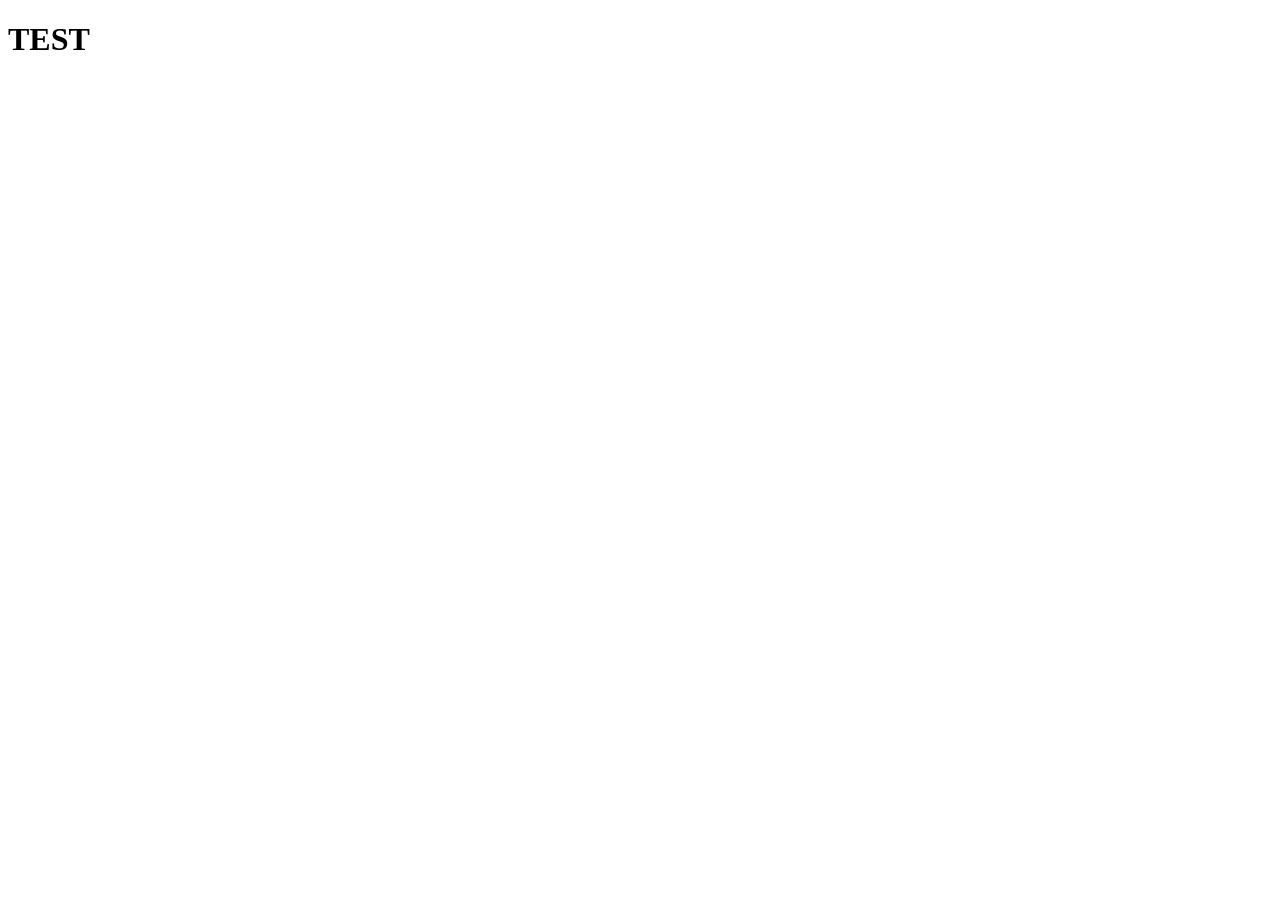
==== index.html @ f1853f6a "Создание проекта" ====
<!DOCTYPE html>
<html lang="en">
<head>
    <meta charset="UTF-8">
    <meta name="viewport" content="width=device-width, initial-scale=1.0">
    <title>Document</title>
</head>
<body>
    <h1>TEST</h1>
</body>
</html>
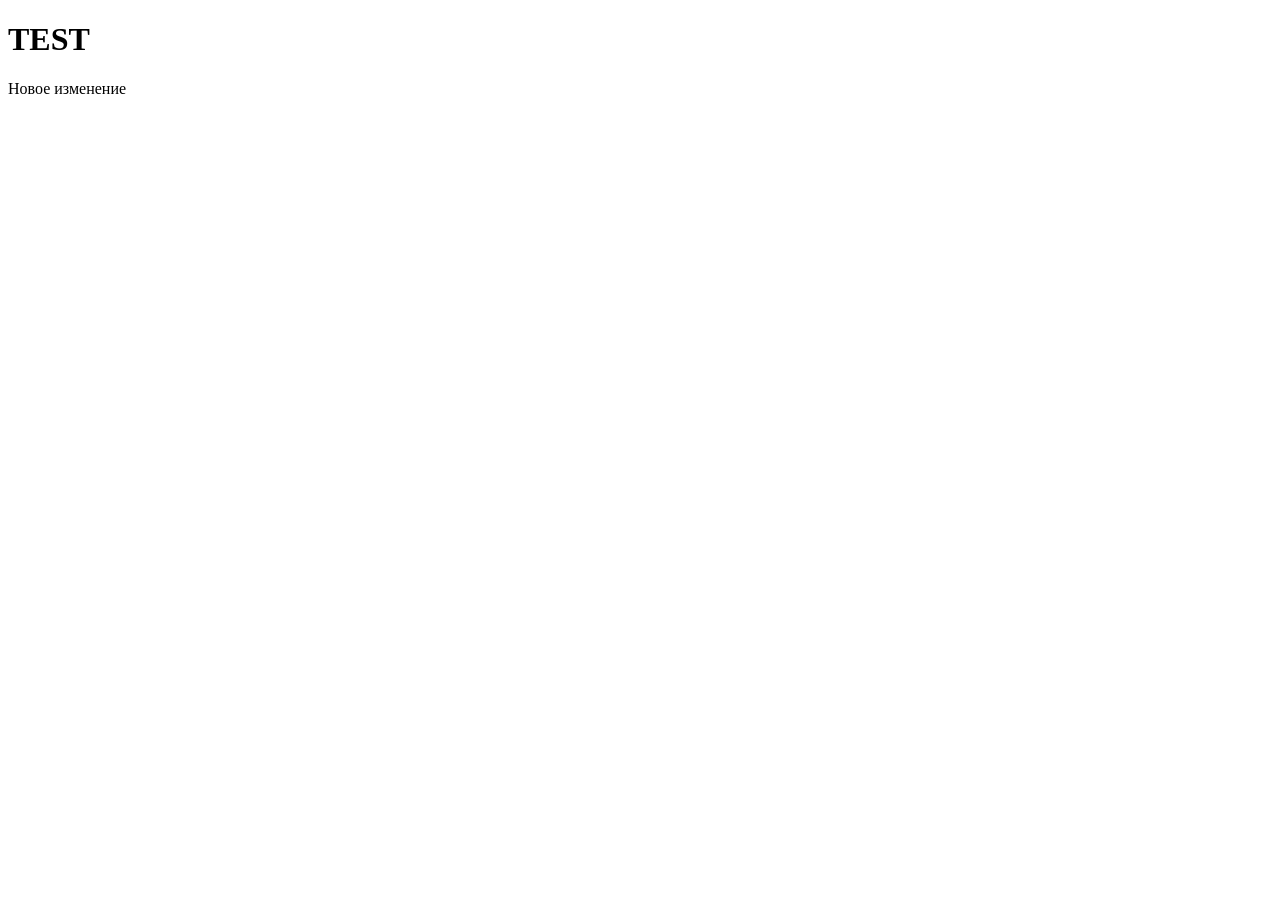
==== commit 09cca7cf: "добавление параграфа" ====
--- a/index.html
+++ b/index.html
@@ -7,5 +7,6 @@
 </head>
 <body>
     <h1>TEST</h1>
+    <p>Новое изменение</p>
 </body>
 </html>
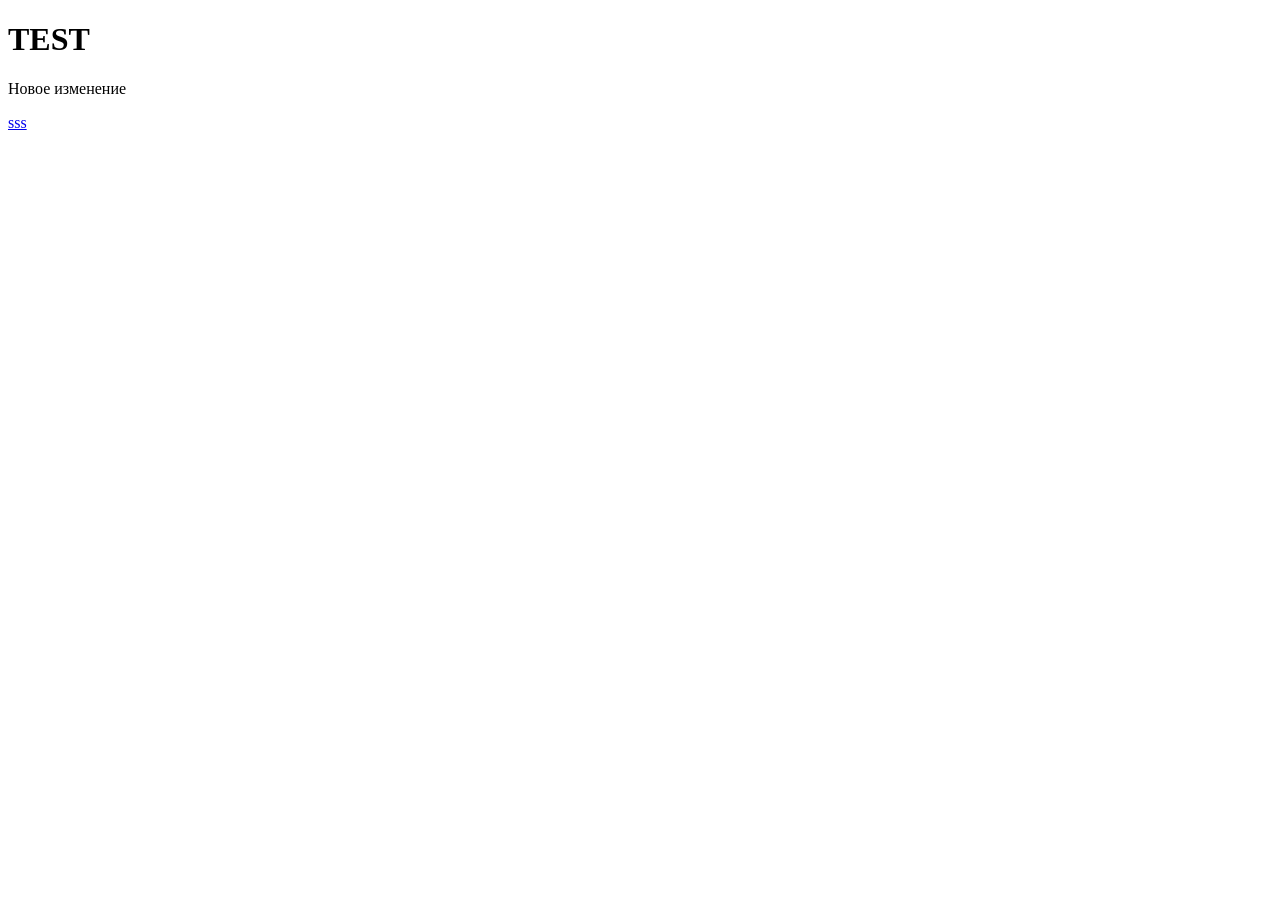
==== commit fb375f8d: "added link" ====
--- a/index.html
+++ b/index.html
@@ -8,5 +8,6 @@
 <body>
     <h1>TEST</h1>
     <p>Новое изменение</p>
+    <a href="contacts.html">sss</a>
 </body>
 </html>
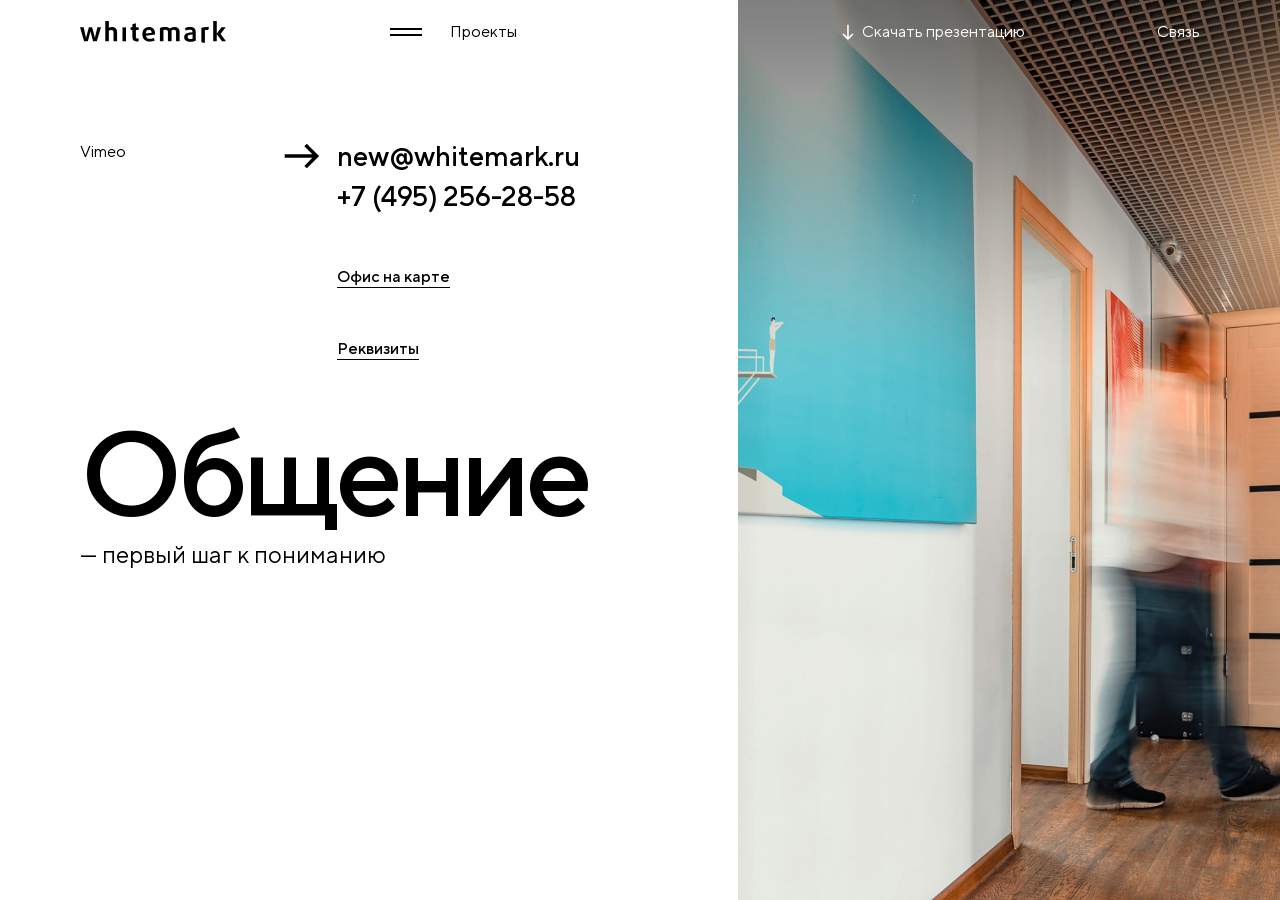
==== commit 60dec5c9: "reload index.html" ====
--- a/index.html
+++ b/index.html
@@ -1,13 +1,161 @@
 <!DOCTYPE html>
-<html lang="en">
+<html lang="ru">
+
 <head>
-    <meta charset="UTF-8">
-    <meta name="viewport" content="width=device-width, initial-scale=1.0">
-    <title>Document</title>
+  <meta charset="UTF-8">
+  <meta name="viewport" content="width=device-width, initial-scale=1.0">
+  <meta http-equiv="X-UA-Compatible" content="ie=edge">
+  <link rel="stylesheet" href="style.css">
+  <title>Контакты - Whitemark</title>
 </head>
+
 <body>
-    <h1>TEST</h1>
-    <p>Новое изменение</p>
-    <a href="contacts.html">sss</a>
+  <header class="header">
+    <div class="container">
+      <div class="header__wrapper">
+        <a href="#" class="header__logo" aria-label="Ссылка на главную страницы">
+          <svg width="146" height="22" aria-hidden="true">
+            <use xlink:href="images/sprite.svg#icon-header-logo"></use>
+          </svg>
+        </a>
+        <button class="header__burger burger" type="button" aria-label="Открыть бургерное меню">
+          <svg id="icon-burger-open" viewBox="0 0 32 32" fill="none" xmlns="http://www.w3.org/2000/svg">
+            <path class="burger-top" d="M0 12H32V14H0V12Z" fill="black" />
+            <path class="burger-bottom" d="M0 18H32V20H0V18Z" fill="black" />
+          </svg>
+          <svg class="burger__icon burger__icon--close" width="32" height="32" aria-hidden="true">
+            <use xlink:href="images/sprite.svg#icon-burger-close"></use>
+          </svg>
+        </button>
+        <a class="header__page-name link link--small" href="#">
+          <span class="link__text">Проекты</span>
+        </a>
+        <ul class="header__user-list">
+          <li class="header__user-item">
+            <a class="header__user-link link link--small" href="#">
+              <svg width="16" height="16" aria-hidden="true">
+                <use xlink:href="images/sprite.svg#icon-arrow-bottom"></use>
+              </svg>
+              <span class="link__text">Скачать презентацию</span>
+            </a>
+          </li>
+          <li class="header__user-item">
+            <a class="header__user-link link" href="#" aria-label="Ссылка на behance">
+              <svg width="20" height="13" aria-hidden="true">
+                <use xlink:href="images/sprite.svg#icon-behance"></use>
+              </svg>
+            </a>
+          </li>
+          <li class="header__user-item">
+            <a class="header__user-link link link--small" href="#">
+              <span class="link__text">Связь</span>
+            </a>
+          </li>
+        </ul>
+        <div class="main-nav">
+          <nav class="main-nav__nav">
+            <ul class="main-nav__list">
+              <li class="main-nav__item">
+                <a class="main-nav__link" href="#">
+                  <svg class="main-nav__link-icon" width="44" height="44" aria-hidden="true">
+                    <use xlink:href="images/sprite.svg#icon-arrow-right"></use>
+                  </svg>
+                  <span class="main-nav__link-text">Проекты</span>
+                  <span class="main-nav__shadow-text">Проекты и идеи</span>
+                </a>
+              </li>
+              <li class="main-nav__item">
+                <a class="main-nav__link" href="#">
+                  <svg class="main-nav__link-icon" width="44" height="44" aria-hidden="true">
+                    <use xlink:href="images/sprite.svg#icon-arrow-right"></use>
+                  </svg>
+                  <span class="main-nav__link-text">Клиенты</span>
+                  <span class="main-nav__shadow-text">Клиенты и опыт</span>
+                </a>
+              </li>
+              <li class="main-nav__item">
+                <a class="main-nav__link" href="#">
+                  <svg class="main-nav__link-icon" width="44" height="44" aria-hidden="true">
+                    <use xlink:href="images/sprite.svg#icon-arrow-right"></use>
+                  </svg>
+                  <span class="main-nav__link-text">Услуги</span>
+                  <span class="main-nav__shadow-text">Услуги и возможности</span>
+                </a>
+              </li>
+              <li class="main-nav__item">
+                <a class="main-nav__link" href="#">
+                  <svg class="main-nav__link-icon" width="44" height="44" aria-hidden="true">
+                    <use xlink:href="images/sprite.svg#icon-arrow-right"></use>
+                  </svg>
+                  <span class="main-nav__link-text">Карьера</span>
+                  <span class="main-nav__shadow-text">Карьера и сотрудничество</span>
+                </a>
+              </li>
+              <li class="main-nav__item">
+                <a class="main-nav__link" href="#">
+                  <svg class="main-nav__link-icon" width="44" height="44" aria-hidden="true">
+                    <use xlink:href="images/sprite.svg#icon-arrow-right"></use>
+                  </svg>
+                  <span class="main-nav__link-text">Связь</span>
+                  <span class="main-nav__shadow-text">Связь и общение</span>
+                </a>
+              </li>
+            </ul>
+          </nav>
+          <div class="main-nav__bottom">
+            <ul class="main-nav__language-list">
+              <li class="main-nav__language-item">
+                <a class="main-nav__language-link main-nav__language-link--active" href="#">Ru</a>
+              </li>
+              <li class="main-nav__language-item">
+                <a class="main-nav__language-link" href="#">En</a>
+              </li>
+            </ul>
+            <a class="main-nav__partner link link--small" href="#">
+              <span class="link__text">Dribble</span>
+            </a>
+          </div>
+        </div>
+      </div>
+    </div>
+  </header>
+  <main>
+    <section class="contacts">
+      <h1 class="visually-hidden">Контакты компании Whitemark</h1>
+      <div class="container">
+        <div class="contacts__wrapper">
+          <div class="contacts__inner">
+            <a class="link link--small contacts__small-link" href="#">
+              <span class="link__text">Vimeo</span>
+            </a>
+            <div class="contacts__info">
+              <div class="contacts__main-links">
+                <a href="mailto:new@whitemark.ru" class="link link--icon contacts__main-link">
+                  <svg class="link__icon-left" width="36" height="36" aria-hidden="true">
+                    <use xlink:href="images/sprite.svg#icon-arrow-right"></use>
+                  </svg>
+                  <span class="link__text">new@whitemark.ru</span>
+                </a>
+                <a href="tel:+74952562858" class="link contacts__main-link">
+                  <span class="link__text">+7 (495) 256-28-58</span>
+                </a>
+              </div>
+              <div class="contacts__links">
+                <a class="contacts__link" href="#">Офис на карте</a>
+                <a class="contacts__link" href="#">Реквизиты</a>
+              </div>
+            </div>
+          </div>
+          <div class="contacts__slogan">
+            <h2 class="contacts__slogan-title">Общение</h2>
+            <span class="contacts__slogan-text">— первый шаг к пониманию</span>
+          </div>
+        </div>
+      </div>
+      <img class="contacts__img" src="images/contacts-bg.jpg" height="740" width="610"
+        alt="Изображение офиса и человека">
+    </section>
+  </main>
 </body>
+
 </html>
--- a/style.css
+++ b/style.css
@@ -0,0 +1,769 @@
+/* Global */
+/* ------------------------------------ */
+/*! normalize.css v8.0.1 | MIT License | github.com/necolas/normalize.css */
+/* Document
+  ========================================================================== */
+/**
+ * 1. Correct the line height in all browsers.
+ * 2. Prevent adjustments of font size after orientation changes in iOS.
+ */
+html {
+  line-height: 1.15; /* 1 */
+  -webkit-text-size-adjust: 100%; /* 2 */
+}
+
+/* Sections
+  ========================================================================== */
+/**
+* Remove the margin in all browsers.
+*/
+body {
+  margin: 0;
+}
+
+/**
+* Render the `main` element consistently in IE.
+*/
+main {
+  display: block;
+}
+
+/**
+* Correct the font size and margin on `h1` elements within `section` and
+* `article` contexts in Chrome, Firefox, and Safari.
+*/
+h1 {
+  margin: 0.67em 0;
+  font-size: 2em;
+}
+
+/* Grouping content
+  ========================================================================== */
+/**
+* 1. Add the correct box sizing in Firefox.
+* 2. Show the overflow in Edge and IE.
+*/
+hr {
+  box-sizing: content-box; /* 1 */
+  height: 0; /* 1 */
+  overflow: visible; /* 2 */
+}
+
+/**
+* 1. Correct the inheritance and scaling of font size in all browsers.
+* 2. Correct the odd `em` font sizing in all browsers.
+*/
+pre {
+  font-size: 1em; /* 2 */
+  font-family: monospace, monospace; /* 1 */
+}
+
+/* Text-level semantics
+  ========================================================================== */
+/**
+* Remove the gray background on active links in IE 10.
+*/
+a {
+  background-color: transparent;
+}
+
+/**
+* 1. Remove the bottom border in Chrome 57-
+* 2. Add the correct text decoration in Chrome, Edge, IE, Opera, and Safari.
+*/
+abbr[title] {
+  text-decoration: underline; /* 2 */
+  -webkit-text-decoration: underline dotted;
+          text-decoration: underline dotted; /* 2 */
+  border-bottom: none; /* 1 */
+}
+
+/**
+* Add the correct font weight in Chrome, Edge, and Safari.
+*/
+b,
+strong {
+  font-weight: bolder;
+}
+
+/**
+* 1. Correct the inheritance and scaling of font size in all browsers.
+* 2. Correct the odd `em` font sizing in all browsers.
+*/
+code,
+kbd,
+samp {
+  font-size: 1em; /* 2 */
+  font-family: monospace, monospace; /* 1 */
+}
+
+/**
+* Add the correct font size in all browsers.
+*/
+small {
+  font-size: 80%;
+}
+
+/**
+* Prevent `sub` and `sup` elements from affecting the line height in
+* all browsers.
+*/
+sub,
+sup {
+  position: relative;
+  font-size: 75%;
+  line-height: 0;
+  vertical-align: baseline;
+}
+
+sub {
+  bottom: -0.25em;
+}
+
+sup {
+  top: -0.5em;
+}
+
+/* Embedded content
+  ========================================================================== */
+/**
+* Remove the border on images inside links in IE 10.
+*/
+img {
+  border-style: none;
+}
+
+/* Forms
+  ========================================================================== */
+/**
+* 1. Change the font styles in all browsers.
+* 2. Remove the margin in Firefox and Safari.
+*/
+button,
+input,
+optgroup,
+select,
+textarea {
+  margin: 0; /* 2 */
+  font-size: 100%; /* 1 */
+  line-height: 1.15; /* 1 */
+  font-family: inherit; /* 1 */
+}
+
+/**
+* Show the overflow in IE.
+* 1. Show the overflow in Edge.
+*/
+button,
+input {
+  /* 1 */
+  overflow: visible;
+}
+
+/**
+* Remove the inheritance of text transform in Edge, Firefox, and IE.
+* 1. Remove the inheritance of text transform in Firefox.
+*/
+button,
+select {
+  /* 1 */
+  text-transform: none;
+}
+
+/**
+* Correct the inability to style clickable types in iOS and Safari.
+*/
+button,
+[type=button],
+[type=reset],
+[type=submit] {
+  -webkit-appearance: button;
+}
+
+/**
+* Remove the inner border and padding in Firefox.
+*/
+button::-moz-focus-inner,
+[type=button]::-moz-focus-inner,
+[type=reset]::-moz-focus-inner,
+[type=submit]::-moz-focus-inner {
+  padding: 0;
+  border-style: none;
+}
+
+/**
+* Restore the focus styles unset by the previous rule.
+*/
+button:-moz-focusring,
+[type=button]:-moz-focusring,
+[type=reset]:-moz-focusring,
+[type=submit]:-moz-focusring {
+  outline: 1px dotted ButtonText;
+}
+
+/**
+* Correct the padding in Firefox.
+*/
+fieldset {
+  padding: 0.35em 0.75em 0.625em;
+}
+
+/**
+* 1. Correct the text wrapping in Edge and IE.
+* 2. Correct the color inheritance from `fieldset` elements in IE.
+* 3. Remove the padding so developers are not caught out when they zero out
+*    `fieldset` elements in all browsers.
+*/
+legend {
+  display: table; /* 1 */
+  box-sizing: border-box; /* 1 */
+  max-width: 100%; /* 1 */
+  padding: 0; /* 3 */
+  color: inherit; /* 2 */
+  white-space: normal; /* 1 */
+}
+
+/**
+* Add the correct vertical alignment in Chrome, Firefox, and Opera.
+*/
+progress {
+  vertical-align: baseline;
+}
+
+/**
+* Remove the default vertical scrollbar in IE 10+.
+*/
+textarea {
+  overflow: auto;
+}
+
+/**
+* 1. Add the correct box sizing in IE 10.
+* 2. Remove the padding in IE 10.
+*/
+[type=checkbox],
+[type=radio] {
+  box-sizing: border-box; /* 1 */
+  padding: 0; /* 2 */
+}
+
+/**
+* Correct the cursor style of increment and decrement buttons in Chrome.
+*/
+[type=number]::-webkit-inner-spin-button,
+[type=number]::-webkit-outer-spin-button {
+  height: auto;
+}
+
+/**
+* 1. Correct the odd appearance in Chrome and Safari.
+* 2. Correct the outline style in Safari.
+*/
+[type=search] {
+  outline-offset: -2px; /* 2 */
+  -webkit-appearance: textfield; /* 1 */
+}
+
+/**
+* Remove the inner padding in Chrome and Safari on macOS.
+*/
+[type=search]::-webkit-search-decoration {
+  -webkit-appearance: none;
+}
+
+/**
+* 1. Correct the inability to style clickable types in iOS and Safari.
+* 2. Change font properties to `inherit` in Safari.
+*/
+::-webkit-file-upload-button {
+  font: inherit; /* 2 */
+  -webkit-appearance: button; /* 1 */
+}
+
+/* Interactive
+  ========================================================================== */
+/*
+* Add the correct display in Edge, IE 10+, and Firefox.
+*/
+details {
+  display: block;
+}
+
+/*
+* Add the correct display in all browsers.
+*/
+summary {
+  display: list-item;
+}
+
+/* Misc
+  ========================================================================== */
+/**
+* Add the correct display in IE 10+.
+*/
+template {
+  display: none;
+}
+
+/**
+* Add the correct display in IE 10.
+*/
+[hidden] {
+  display: none;
+}
+
+@font-face {
+  font-family: "TTNormsPro";
+  src: url("../fonts/TTNormsPro-Regular.woff2") format("woff2"), url("../fonts/TTNormsPro-Regular.woff") format("woff");
+  font-weight: 400;
+  font-style: normal;
+  font-display: swap;
+}
+@font-face {
+  font-family: "TTNormsPro";
+  src: url("../fonts/TTNormsPro-Medium.woff2") format("woff2"), url("../fonts/TTNormsPro-Medium.woff") format("woff");
+  font-weight: 500;
+  font-style: normal;
+  font-display: swap;
+}
+*,
+*::after,
+*::before {
+  box-sizing: border-box;
+}
+
+body {
+  display: flex;
+  flex-direction: column;
+  min-height: 100vh;
+  margin: 0;
+  padding: 0;
+  font-size: 16px;
+  line-height: 24px;
+  font-family: "TTNormsPro", "Arial", sans-serif;
+  color: #000000;
+  background-color: #ffffff;
+}
+
+main {
+  flex-grow: 1;
+}
+
+img {
+  display: block;
+  height: auto;
+  -o-object-fit: cover;
+     object-fit: cover;
+  max-width: 100%;
+}
+
+a {
+  text-decoration: none;
+}
+
+textarea {
+  resize: none;
+}
+
+.container {
+  max-width: 1440px;
+  margin: 0 auto;
+  padding: 0 80px;
+  width: 100%;
+}
+
+.visually-hidden {
+  position: absolute;
+  width: 1px;
+  height: 1px;
+  margin: -1px;
+  padding: 0;
+  overflow: hidden;
+  white-space: nowrap;
+  border: 0;
+  clip: rect(0 0 0 0);
+  clip-path: inset(100%);
+}
+
+/* Blocks */
+/* ------------------------------------ */
+.link {
+  font-size: 28px;
+  line-height: 32px;
+  font-family: inherit;
+  color: inherit;
+  font-weight: 500;
+  display: flex;
+  align-items: center;
+  gap: 16px;
+  position: relative;
+}
+.link--small {
+  font-size: 16px;
+  line-height: 24px;
+  gap: 6px;
+  font-weight: 400;
+}
+.link--small svg {
+  height: 16px;
+  width: 16px;
+}
+.link--icon .link__icon-left {
+  position: absolute;
+  left: 0;
+  top: 50%;
+  transform: translate(-54px, -50%);
+  transition: transform ease-in 0.3s;
+}
+.link--icon:hover svg, .link--icon:focus-visible svg {
+  transform: translate(-49px, -50%);
+}
+.link:hover .link__text::after, .link:focus-visible .link__text::after {
+  clip-path: polygon(0 0, 100% 0, 100% 100%, 0 100%);
+}
+.link__text {
+  position: relative;
+}
+.link__text::after {
+  content: "";
+  height: 1px;
+  width: 100%;
+  background-color: currentColor;
+  position: absolute;
+  left: 0;
+  bottom: 0;
+  clip-path: polygon(0 0, 0 0, 0 100%, 0 100%);
+  transition: clip-path ease-in 0.3s;
+}
+
+.header {
+  padding: 16px 0;
+  position: fixed;
+  width: 100%;
+  z-index: 10;
+}
+.header--open .header__user-link {
+  color: #000000;
+}
+.header__wrapper {
+  display: flex;
+  align-items: center;
+}
+.header__logo {
+  display: flex;
+  margin: 0 164px 0 0;
+}
+.header__logo svg {
+  height: 22px;
+  width: 146px;
+}
+.header__burger {
+  margin: 0 28px 0 0;
+}
+.header__page-name {
+  margin: 0 20px 0 0;
+  color: #000000;
+}
+.header__user-list {
+  margin: 0 0 0 auto;
+  padding: 0;
+  list-style: none;
+  display: flex;
+  align-items: center;
+  gap: 56px;
+}
+.header__user-link {
+  color: #ffffff;
+}
+
+.burger {
+  height: 32px;
+  width: 32px;
+  display: flex;
+  align-items: center;
+  justify-content: center;
+  border: none;
+  padding: 0;
+  background-color: transparent;
+  position: relative;
+  cursor: pointer;
+}
+.header--open .burger .burger__icon--open {
+  display: none;
+}
+.header--open .burger .burger-top {
+  animation: topToCross ease-in 0.3s forwards;
+}
+.header--open .burger .burger-bottom {
+  animation: bottomToCross ease-in 0.3s forwards;
+}
+.header:not(.header--open) .burger .burger-top {
+  animation: crossToTop ease-in 0.3s forwards;
+}
+.header:not(.header--open) .burger .burger-bottom {
+  animation: crossToBottom ease-in 0.3s forwards;
+}
+.burger__icon {
+  height: 32px;
+  width: 32px;
+}
+.burger__icon--close {
+  display: none;
+}
+.burger .burger-top, .burger .burger-bottom {
+  transform-origin: center;
+  transform-box: fill-box;
+  transition: clip-path ease-in 0.3s, transform 2s ease;
+  clip-path: polygon(0 0, 100% 0, 100% 100%, 0% 100%);
+}
+.burger:hover .burger-top {
+  clip-path: polygon(10% 0, 90% 0, 90% 100%, 10% 100%);
+}
+.burger:hover .burger-bottom {
+  clip-path: polygon(10% 0, 90% 0, 90% 100%, 10% 100%);
+}
+
+@keyframes topToCross {
+  0% {
+    transform: translateY(0) rotate(0deg);
+  }
+  50% {
+    transform: translateY(3px) rotate(0deg);
+  }
+  100% {
+    transform: translateY(3px) rotate(45deg);
+  }
+}
+@keyframes bottomToCross {
+  0% {
+    transform: translateY(0) rotate(0deg);
+  }
+  50% {
+    transform: translateY(-3px) rotate(0deg);
+  }
+  100% {
+    transform: translateY(-3px) rotate(-45deg);
+  }
+}
+@keyframes crossToTop {
+  0% {
+    transform: translateY(3px) rotate(45deg);
+  }
+  50% {
+    transform: translateY(3px) rotate(0deg);
+  }
+  100% {
+    transform: translateY(0) rotate(0deg);
+  }
+}
+@keyframes crossToBottom {
+  0% {
+    transform: translateY(-3px) rotate(-45deg);
+  }
+  50% {
+    transform: translateY(-3px) rotate(0deg);
+  }
+  100% {
+    transform: translateY(0) rotate(0deg);
+  }
+}
+.main-nav {
+  position: fixed;
+  top: 0;
+  left: 0;
+  bottom: 0;
+  right: 0;
+  background-color: #F5F5F5;
+  z-index: -1;
+  flex-direction: column;
+  padding: 140px 80px 40px 390px;
+  display: none;
+  pointer-events: none;
+}
+@media (max-width: 1300px) {
+  .main-nav {
+    padding: 140px 80px 40px 80px;
+  }
+}
+.header--open .main-nav {
+  display: flex;
+  pointer-events: all;
+}
+.main-nav__list {
+  padding: 0;
+  margin: 0 0 40px;
+  list-style: none;
+  display: flex;
+  flex-direction: column;
+  gap: 10px;
+}
+.main-nav__link {
+  display: flex;
+  position: relative;
+  align-items: center;
+  font-size: 80px;
+  line-height: 80px;
+  letter-spacing: -0.04em;
+  color: #ACACAC;
+}
+@media (max-width: 1400px) {
+  .main-nav__link {
+    font-size: 70px;
+    line-height: 70px;
+  }
+}
+@media (max-width: 1300px) {
+  .main-nav__link {
+    font-size: 60px;
+    line-height: 60px;
+  }
+}
+.main-nav__link:hover .main-nav__link-icon, .main-nav__link:focus-visible .main-nav__link-icon {
+  transform: translate(-60px, -50%);
+  opacity: 1;
+}
+.main-nav__link:hover .main-nav__shadow-text, .main-nav__link:focus-visible .main-nav__shadow-text {
+  clip-path: polygon(0 0, 100% 0, 100% 100%, 0 100%);
+}
+.main-nav__link-icon {
+  position: absolute;
+  top: 50%;
+  transform: translate(-70px, -50%);
+  opacity: 0;
+  left: 0;
+  pointer-events: none;
+  transition: transform ease-in 0.3s;
+}
+.main-nav__shadow-text {
+  position: absolute;
+  top: 0;
+  left: 0;
+  height: 87px;
+  color: #000000;
+  clip-path: polygon(0 0, 0 0, 0 100%, 0 100%);
+  transition: clip-path ease-in 0.3s;
+}
+@media (max-width: 1400px) {
+  .main-nav__shadow-text {
+    height: 77px;
+  }
+}
+@media (max-width: 1300px) {
+  .main-nav__shadow-text {
+    height: 67px;
+  }
+}
+.main-nav__bottom {
+  margin: auto 0 0 0;
+  display: flex;
+  align-items: center;
+  justify-content: space-between;
+}
+.main-nav__language-list {
+  margin: 0;
+  padding: 0;
+  list-style: none;
+  display: flex;
+  align-items: center;
+  gap: 40px;
+}
+.main-nav__language-link {
+  font-size: 16px;
+  line-height: 24px;
+  color: #000000;
+  font-weight: 500;
+}
+.main-nav__language-link--active {
+  color: #ACACAC;
+}
+.main-nav__partner {
+  font-size: 16px;
+  line-height: 24px;
+  font-weight: 500;
+  color: #000000;
+}
+
+.contacts {
+  position: relative;
+  min-height: 100vh;
+  padding: 140px 0 140px;
+  overflow: hidden;
+}
+.contacts__inner {
+  display: flex;
+  max-width: 607px;
+  justify-content: space-between;
+  align-items: flex-start;
+}
+@media (max-width: 1320px) {
+  .contacts__inner {
+    max-width: 500px;
+  }
+}
+.contacts__info {
+  display: flex;
+  flex-direction: column;
+  margin: 0 0 51px 0;
+}
+.contacts__small-link {
+  font-size: 16px;
+  line-height: 24px;
+  color: #000000;
+  margin: 0 20px 0 0;
+}
+.contacts__main-links {
+  display: flex;
+  flex-direction: column;
+  gap: 8px;
+  margin: 0 0 53px 0;
+}
+.contacts__main-link {
+  color: #000000;
+}
+.contacts__links {
+  display: flex;
+  flex-direction: column;
+  gap: 48px;
+}
+.contacts__link {
+  color: #000000;
+  text-decoration: underline;
+  text-underline-offset: 5px;
+  font-size: 16px;
+  line-height: 24px;
+  font-weight: 500;
+}
+.contacts__slogan {
+  display: flex;
+  flex-direction: column;
+}
+.contacts__slogan-title {
+  font-size: 120px;
+  line-height: 120px;
+  margin: 0 0 8px 0;
+  font-weight: 500;
+  letter-spacing: -0.04em;
+}
+.contacts__slogan-text {
+  font-size: 24px;
+  line-height: 28px;
+}
+.contacts__img {
+  position: absolute;
+  right: 0;
+  top: 0;
+  height: 100%;
+  width: 42.36%;
+  z-index: -1;
+  animation: grow 5s infinite alternate;
+  transform-origin: left center;
+}
+
+@keyframes grow {
+  0% {
+    transform: scale(1);
+  }
+  100% {
+    transform: scale(1.3);
+  }
+}/*# sourceMappingURL=style.css.map */
